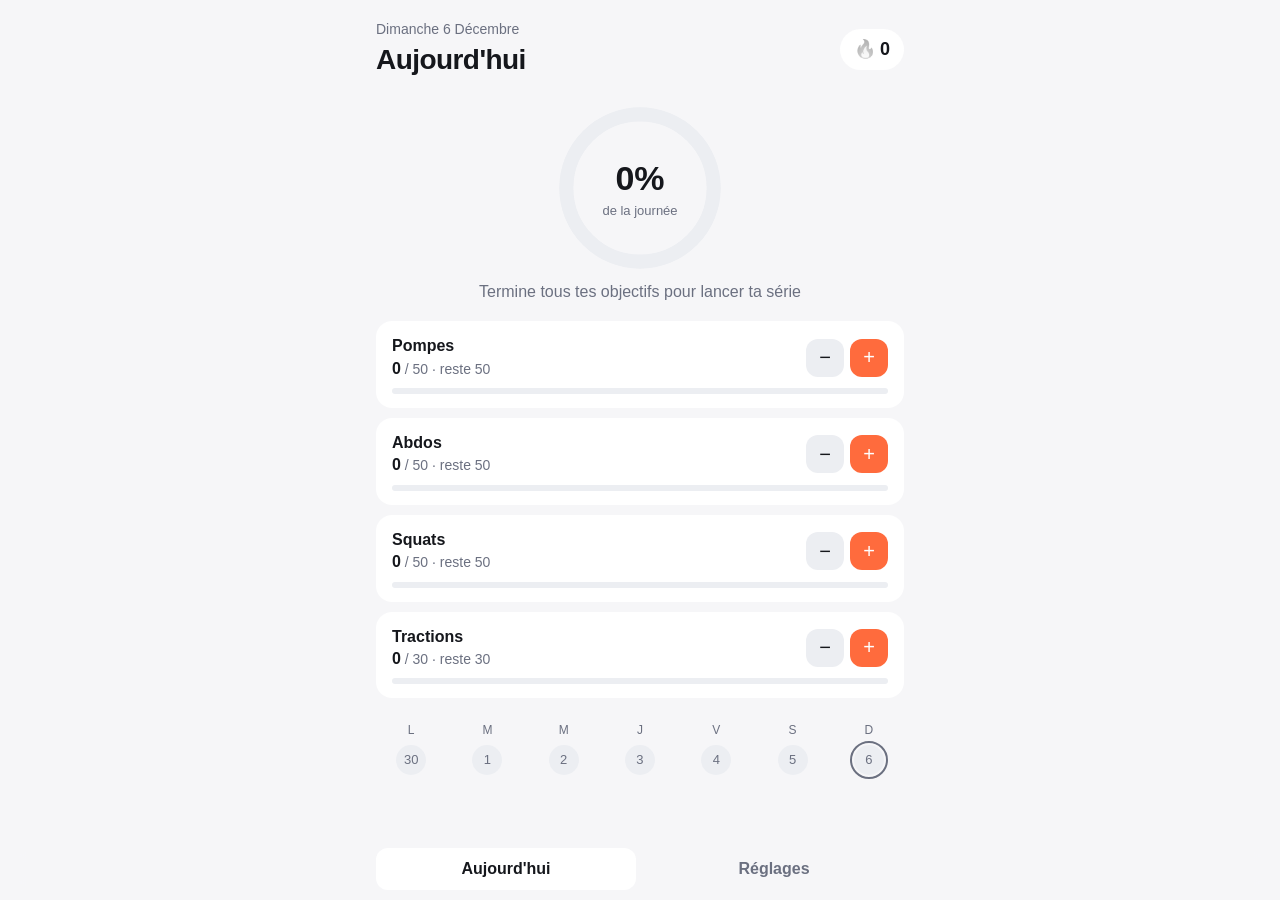
==== index.html @ fd6f51c4 "Add Série: minimalist daily workout goals PWA with reminders and streak Co-Authored-By: Claude Opus " ====
<!doctype html>
<html lang="fr">
<head>
  <meta charset="utf-8">
  <meta name="viewport" content="width=device-width, initial-scale=1, viewport-fit=cover">
  <meta name="theme-color" content="#0f1115">
  <meta name="apple-mobile-web-app-capable" content="yes">
  <meta name="apple-mobile-web-app-status-bar-style" content="black-translucent">
  <meta name="apple-mobile-web-app-title" content="Série">
  <title>Série</title>
  <link rel="manifest" href="manifest.webmanifest">
  <link rel="icon" href="icon.svg" type="image/svg+xml">
  <link rel="apple-touch-icon" href="icon-192.png">
  <link rel="stylesheet" href="style.css">
</head>
<body>
  <header class="top">
    <div>
      <p class="date" id="today-label"></p>
      <h1 id="headline">Aujourd'hui</h1>
    </div>
    <div class="streak" id="streak" title="Série en cours">
      <span class="flame">🔥</span><span id="streak-count">0</span>
    </div>
  </header>

  <main>
    <!-- Vue : Aujourd'hui -->
    <section id="view-today" class="view active">
      <div class="ring-card">
        <svg class="ring" viewBox="0 0 120 120" aria-hidden="true">
          <circle cx="60" cy="60" r="52" class="ring-bg"/>
          <circle cx="60" cy="60" r="52" class="ring-fg" id="ring-fg"/>
        </svg>
        <div class="ring-text">
          <strong id="pct">0%</strong>
          <span id="ring-sub">de la journée</span>
        </div>
      </div>
      <p class="streak-msg" id="streak-msg"></p>
      <ul class="exercises" id="exercise-list"></ul>
      <div class="week" id="week"></div>
    </section>

    <!-- Vue : Réglages -->
    <section id="view-settings" class="view">
      <h2>Objectifs du jour</h2>
      <ul class="goal-list" id="goal-list"></ul>
      <form class="add-row" id="add-form">
        <input id="add-name" placeholder="Nouvel exercice" required maxlength="30">
        <input id="add-goal" type="number" inputmode="numeric" min="1" placeholder="Obj." required>
        <button class="btn" type="submit">Ajouter</button>
      </form>

      <h2>Rappels</h2>
      <p class="hint">Heures auxquelles tu veux être relancé dans la journée.</p>
      <ul class="time-list" id="time-list"></ul>
      <form class="add-row" id="time-form">
        <input id="time-input" type="time" required>
        <button class="btn" type="submit">Ajouter</button>
      </form>

      <h2>Alerte de fin de journée</h2>
      <p class="hint">Si tes objectifs ne sont pas terminés, dernier rappel pour ne pas casser la série.</p>
      <div class="add-row">
        <input id="eod-input" type="time">
      </div>

      <h2>Activer les notifications</h2>
      <div class="card">
        <p><strong>1. Notifications de l'appli</strong> — intelligentes (elles te disent combien il te reste), mais le téléphone peut les retarder quand l'appli est fermée longtemps.</p>
        <button class="btn wide" id="notif-btn">Autoriser les notifications</button>
        <p class="hint" id="notif-status"></p>
      </div>
      <div class="card">
        <p><strong>2. Rappels dans ton calendrier</strong> — 100&nbsp;% fiables, même appli fermée. Importe le fichier, chaque rappel contient un lien qui ouvre l'appli.</p>
        <button class="btn wide" id="ics-btn">Ajouter les rappels au calendrier</button>
        <p class="hint">À refaire si tu changes les heures.</p>
      </div>

      <h2>Données</h2>
      <div class="row-btns">
        <button class="btn ghost" id="export-btn">Sauvegarder</button>
        <label class="btn ghost">Restaurer<input type="file" id="import-input" accept="application/json" hidden></label>
      </div>
    </section>
  </main>

  <nav class="tabs">
    <button class="tab active" data-view="today">Aujourd'hui</button>
    <button class="tab" data-view="settings">Réglages</button>
  </nav>

  <!-- Saisie d'une série -->
  <dialog id="log-dialog">
    <form method="dialog" id="log-form">
      <h3 id="log-title"></h3>
      <p class="hint" id="log-sub"></p>
      <input id="log-input" type="number" inputmode="numeric" min="1" placeholder="Répétitions" required>
      <div class="chips" id="log-chips"></div>
      <div class="row-btns">
        <button class="btn ghost" value="cancel" formnovalidate>Annuler</button>
        <button class="btn" value="ok" id="log-ok">Valider</button>
      </div>
    </form>
  </dialog>

  <div class="toast" id="toast"></div>
  <script src="app.js"></script>
</body>
</html>
---- style.css ----
:root {
  --bg: #0f1115;
  --surface: #181b22;
  --surface-2: #222631;
  --text: #f2f3f5;
  --muted: #8b90a0;
  --accent: #ff6b3d;
  --accent-soft: rgba(255, 107, 61, .15);
  --ok: #3ddc84;
  --ok-soft: rgba(61, 220, 132, .15);
  --radius: 16px;
  color-scheme: dark;
}
@media (prefers-color-scheme: light) {
  :root {
    --bg: #f6f6f8; --surface: #fff; --surface-2: #eceef2;
    --text: #15171c; --muted: #6b7080; color-scheme: light;
  }
}
* { box-sizing: border-box; -webkit-tap-highlight-color: transparent; }
html, body { margin: 0; }
body {
  background: var(--bg); color: var(--text);
  font: 16px/1.4 -apple-system, BlinkMacSystemFont, "Segoe UI", Roboto, sans-serif;
  padding: env(safe-area-inset-top) 16px calc(84px + env(safe-area-inset-bottom));
  max-width: 560px; margin: 0 auto; min-height: 100vh;
}
h1 { font-size: 28px; margin: 0; letter-spacing: -.02em; }
h2 { font-size: 13px; text-transform: uppercase; letter-spacing: .08em; color: var(--muted); margin: 28px 0 10px; }
h3 { margin: 0 0 4px; font-size: 20px; }
.hint { color: var(--muted); font-size: 14px; margin: 4px 0 10px; }

.top { display: flex; justify-content: space-between; align-items: center; padding: 20px 0 8px; }
.date { margin: 0; color: var(--muted); font-size: 14px; text-transform: capitalize; }
.streak {
  display: flex; align-items: center; gap: 4px; background: var(--surface);
  padding: 8px 14px; border-radius: 999px; font-weight: 700; font-size: 18px;
}
.streak.dim .flame { filter: grayscale(1); opacity: .5; }

.view { display: none; }
.view.active { display: block; }

.ring-card { position: relative; width: 170px; height: 170px; margin: 16px auto 8px; }
.ring { width: 100%; height: 100%; transform: rotate(-90deg); }
.ring circle { fill: none; stroke-width: 10; }
.ring-bg { stroke: var(--surface-2); }
.ring-fg { stroke: var(--accent); stroke-linecap: round; transition: stroke-dashoffset .5s ease, stroke .3s; }
.ring-fg.done { stroke: var(--ok); }
.ring-text { position: absolute; inset: 0; display: flex; flex-direction: column; align-items: center; justify-content: center; }
.ring-text strong { font-size: 34px; }
.ring-text span { color: var(--muted); font-size: 13px; }
.streak-msg { text-align: center; color: var(--muted); margin: 0 0 18px; min-height: 1.4em; }

.exercises, .goal-list, .time-list { list-style: none; margin: 0; padding: 0; display: grid; gap: 10px; }
.ex {
  background: var(--surface); border-radius: var(--radius); padding: 14px 16px;
  display: grid; grid-template-columns: 1fr auto; gap: 8px 12px; align-items: center;
}
.ex-name { font-weight: 600; }
.ex-count { color: var(--muted); font-size: 14px; }
.ex-count b { color: var(--text); font-size: 16px; }
.ex.complete .ex-count b { color: var(--ok); }
.bar { grid-column: 1 / -1; height: 6px; background: var(--surface-2); border-radius: 99px; overflow: hidden; }
.bar > i { display: block; height: 100%; background: var(--accent); border-radius: 99px; transition: width .4s ease; }
.ex.complete .bar > i { background: var(--ok); }
.ex-actions { display: flex; gap: 6px; }
.icon-btn {
  border: 0; background: var(--surface-2); color: var(--text); width: 38px; height: 38px;
  border-radius: 12px; font-size: 20px; cursor: pointer;
}
.icon-btn.plus { background: var(--accent); color: #fff; }
.ex.complete .icon-btn.plus { background: var(--ok-soft); color: var(--ok); }

.week { display: flex; justify-content: space-between; margin: 24px 0 0; gap: 6px; }
.day { flex: 1; text-align: center; font-size: 12px; color: var(--muted); }
.dot { width: 30px; height: 30px; margin: 6px auto 0; border-radius: 50%; background: var(--surface-2); display: grid; place-items: center; font-size: 13px; }
.dot.full { background: var(--ok); color: #0f1115; }
.dot.part { background: var(--accent-soft); color: var(--accent); }
.dot.today { outline: 2px solid var(--muted); outline-offset: 2px; }

.goal-list li, .time-list li {
  background: var(--surface); border-radius: 12px; padding: 8px 8px 8px 14px;
  display: flex; align-items: center; gap: 8px;
}
.goal-list .name { flex: 1; font-weight: 600; }
.goal-list input { width: 80px; }
.time-list .name { flex: 1; font-variant-numeric: tabular-nums; }

input {
  background: var(--surface-2); color: var(--text); border: 1px solid transparent; border-radius: 12px;
  padding: 10px 12px; font: inherit; min-width: 0;
}
input:focus { outline: none; border-color: var(--accent); }
.add-row { display: flex; gap: 8px; margin-top: 10px; }
.add-row input:first-child { flex: 1; }
#add-goal { width: 80px; flex: none; }

.btn {
  border: 0; background: var(--accent); color: #fff; font: inherit; font-weight: 600;
  padding: 10px 16px; border-radius: 12px; cursor: pointer; text-align: center;
}
.btn.ghost { background: var(--surface-2); color: var(--text); }
.btn.wide { width: 100%; margin-top: 6px; }
.btn:disabled { opacity: .5; }
.row-btns { display: flex; gap: 8px; margin-top: 12px; }
.row-btns > * { flex: 1; }
.card { background: var(--surface); border-radius: var(--radius); padding: 14px 16px; margin-bottom: 10px; }
.card p { margin: 0 0 6px; font-size: 15px; }

.tabs {
  position: fixed; left: 0; right: 0; bottom: 0; display: flex; justify-content: center; gap: 8px;
  padding: 10px 16px calc(10px + env(safe-area-inset-bottom));
  background: color-mix(in srgb, var(--bg) 85%, transparent); backdrop-filter: blur(12px);
}
.tab {
  flex: 1; max-width: 260px; border: 0; background: transparent; color: var(--muted);
  font: inherit; font-weight: 600; padding: 10px; border-radius: 12px; cursor: pointer;
}
.tab.active { background: var(--surface); color: var(--text); }

dialog {
  border: 0; border-radius: 20px; background: var(--surface); color: var(--text);
  width: min(92vw, 380px); padding: 20px;
}
dialog::backdrop { background: rgba(0, 0, 0, .55); }
#log-input { width: 100%; font-size: 22px; text-align: center; margin-top: 8px; }
.chips { display: flex; flex-wrap: wrap; gap: 6px; margin-top: 10px; }
.chip { border: 0; background: var(--surface-2); color: var(--text); padding: 8px 12px; border-radius: 99px; font: inherit; cursor: pointer; }

.toast {
  position: fixed; left: 50%; bottom: calc(90px + env(safe-area-inset-bottom)); transform: translate(-50%, 20px);
  background: var(--text); color: var(--bg); padding: 10px 16px; border-radius: 12px; font-weight: 600;
  opacity: 0; pointer-events: none; transition: .25s; max-width: 90vw; text-align: center;
}
.toast.show { opacity: 1; transform: translate(-50%, 0); }
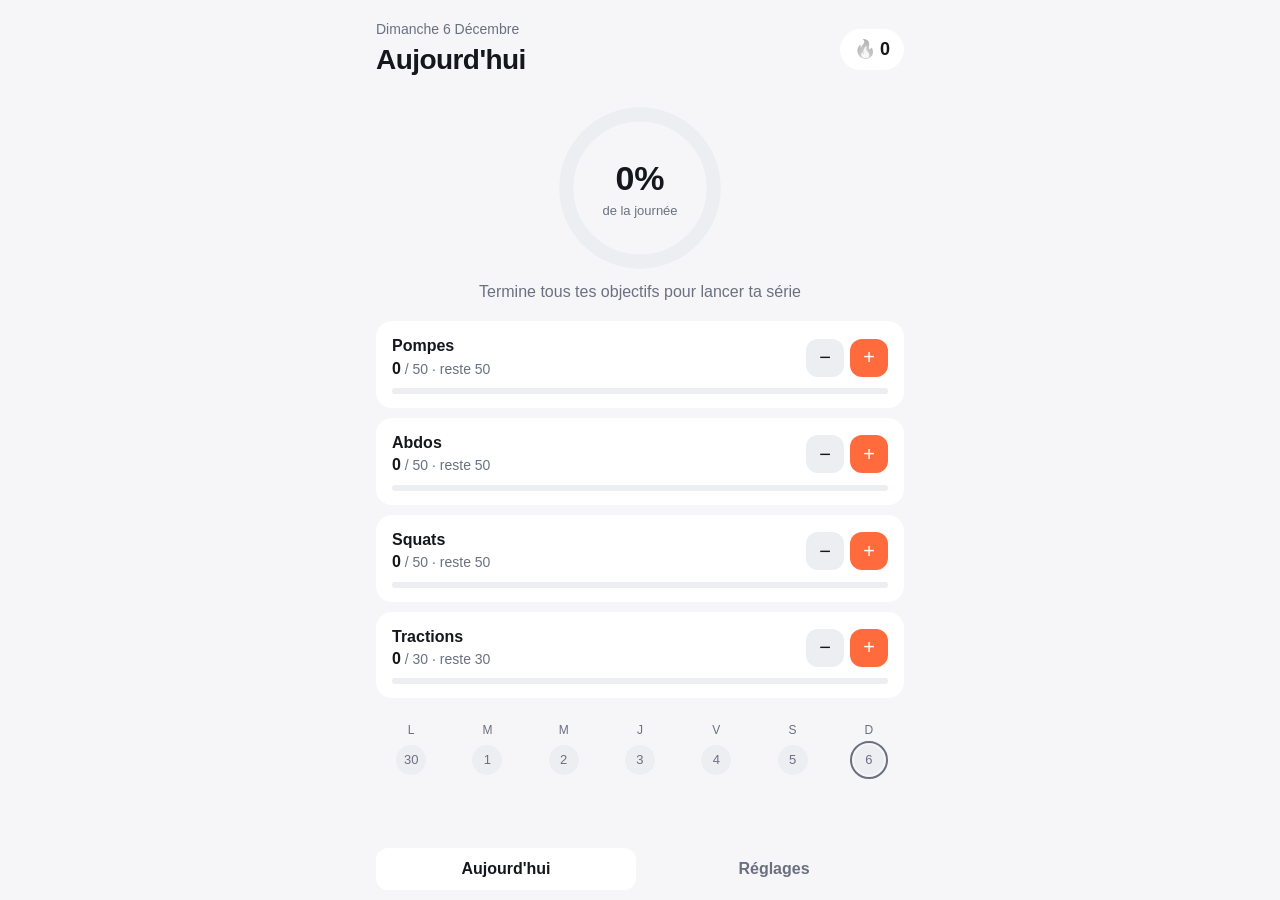
==== commit fb0932ea: "Add push reminders via ntfy and a scheduled GitHub Actions job The app publishes today's progress to" ====
--- a/index.html
+++ b/index.html
@@ -66,17 +66,29 @@
         <input id="eod-input" type="time">
       </div>
 
-      <h2>Activer les notifications</h2>
+      <h2>Notifications push</h2>
       <div class="card">
-        <p><strong>1. Notifications de l'appli</strong> — intelligentes (elles te disent combien il te reste), mais le téléphone peut les retarder quand l'appli est fermée longtemps.</p>
-        <button class="btn wide" id="notif-btn">Autoriser les notifications</button>
+        <p>Elles arrivent même appli fermée et te disent ce qu'il te reste. Elles s'arrêtent dès que ta journée est validée.</p>
+        <p class="hint">Ton code de notifications&nbsp;:</p>
+        <div class="add-row">
+          <input id="topic" readonly aria-label="Code de notifications">
+          <button class="btn" id="copy-topic" type="button">Copier</button>
+        </div>
+        <ol class="steps">
+          <li>Installe l'appli gratuite <a href="https://apps.apple.com/app/ntfy/id1625396347" target="_blank" rel="noopener">ntfy</a> (<a href="https://play.google.com/store/apps/details?id=io.heckel.ntfy" target="_blank" rel="noopener">Android</a>), autorise ses notifications, appuie sur <b>+</b> et colle ce code.</li>
+          <li>Une seule fois&nbsp;: colle aussi ce code sur <a href="https://github.com/dorianduvivier-dot/workout/settings/secrets/actions/new" target="_blank" rel="noopener">GitHub</a> avec le nom <code>NTFY_TOPIC</code>.</li>
+        </ol>
+        <button class="btn wide ghost" id="push-test" type="button">Envoyer une notification de test</button>
+        <p class="hint" id="push-status"></p>
+      </div>
+      <details class="card">
+        <summary>Autres options de rappel</summary>
+        <p><strong>Notifications du navigateur</strong> : elles marchent seulement quand l'appli est ouverte.</p>
+        <button class="btn wide ghost" id="notif-btn">Autoriser les notifications</button>
         <p class="hint" id="notif-status"></p>
-      </div>
-      <div class="card">
-        <p><strong>2. Rappels dans ton calendrier</strong> — 100&nbsp;% fiables, même appli fermée. Importe le fichier, chaque rappel contient un lien qui ouvre l'appli.</p>
-        <button class="btn wide" id="ics-btn">Ajouter les rappels au calendrier</button>
-        <p class="hint">À refaire si tu changes les heures.</p>
-      </div>
+        <p><strong>Rappels dans le calendrier</strong> : ils sonnent à heure fixe, sans tenir compte de ta progression.</p>
+        <button class="btn wide ghost" id="ics-btn">Ajouter les rappels au calendrier</button>
+      </details>
 
       <h2>Données</h2>
       <div class="row-btns">
--- a/style.css
+++ b/style.css
@@ -107,6 +107,14 @@
 .row-btns > * { flex: 1; }
 .card { background: var(--surface); border-radius: var(--radius); padding: 14px 16px; margin-bottom: 10px; }
 .card p { margin: 0 0 6px; font-size: 15px; }
+.card a { color: var(--accent); }
+.card code { background: var(--surface-2); padding: 1px 6px; border-radius: 6px; font-size: 14px; }
+.card summary { font-weight: 600; cursor: pointer; }
+details.card[open] summary { margin-bottom: 10px; }
+details.card p { margin-top: 10px; }
+.steps { margin: 12px 0 4px; padding-left: 20px; font-size: 15px; }
+.steps li { margin-bottom: 8px; }
+#topic { flex: 1; font-family: ui-monospace, Menlo, monospace; font-size: 14px; }
 
 .tabs {
   position: fixed; left: 0; right: 0; bottom: 0; display: flex; justify-content: center; gap: 8px;
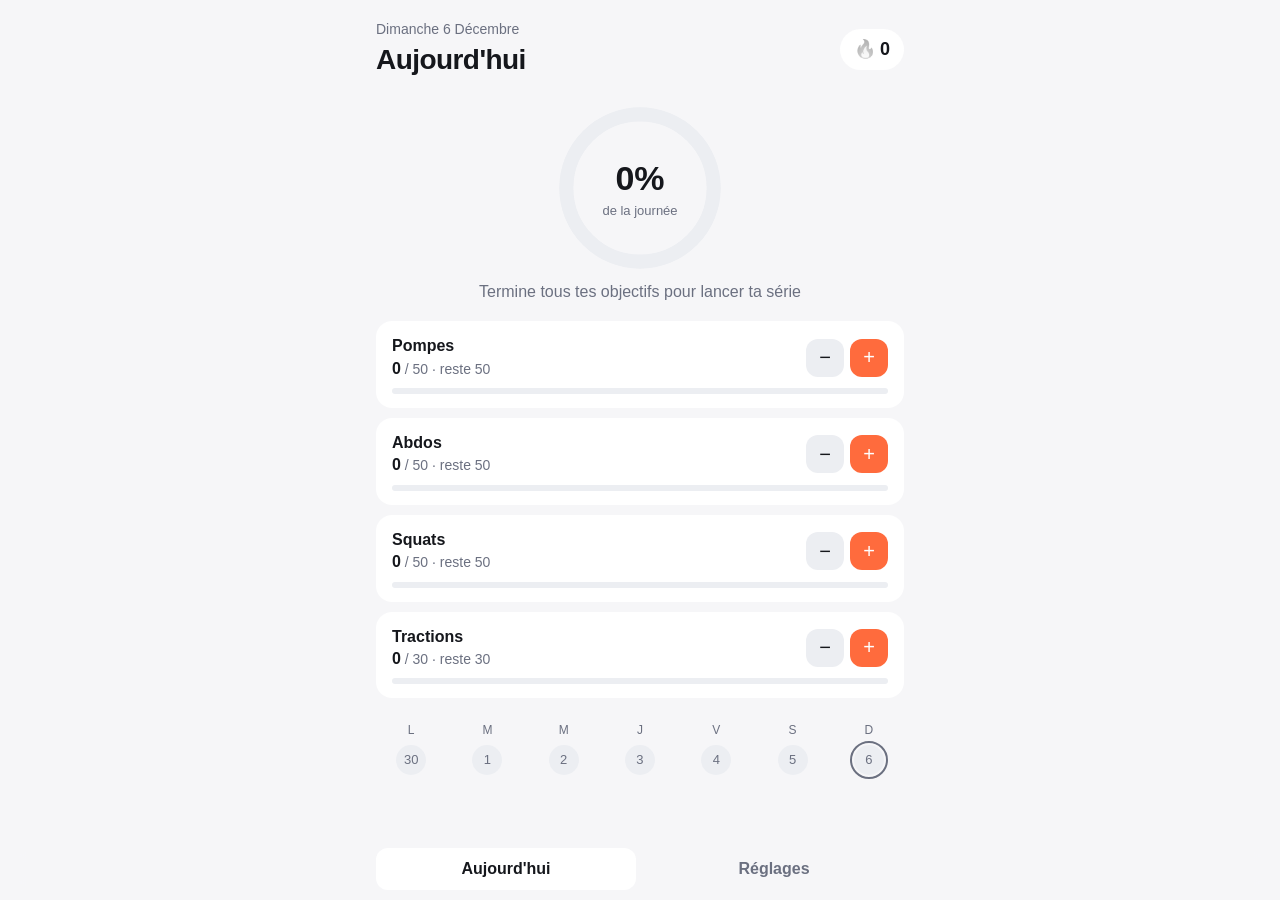
==== commit 40e9253d: "Always load fresh app code after an update Version the script and stylesheet URLs and make the servi" ====
--- a/index.html
+++ b/index.html
@@ -11,7 +11,7 @@
   <link rel="manifest" href="manifest.webmanifest">
   <link rel="icon" href="icon.svg" type="image/svg+xml">
   <link rel="apple-touch-icon" href="icon-192.png">
-  <link rel="stylesheet" href="style.css">
+  <link rel="stylesheet" href="style.css?v=3">
 </head>
 <body>
   <header class="top">
@@ -118,6 +118,6 @@
   </dialog>
 
   <div class="toast" id="toast"></div>
-  <script src="app.js"></script>
+  <script src="app.js?v=3"></script>
 </body>
 </html>
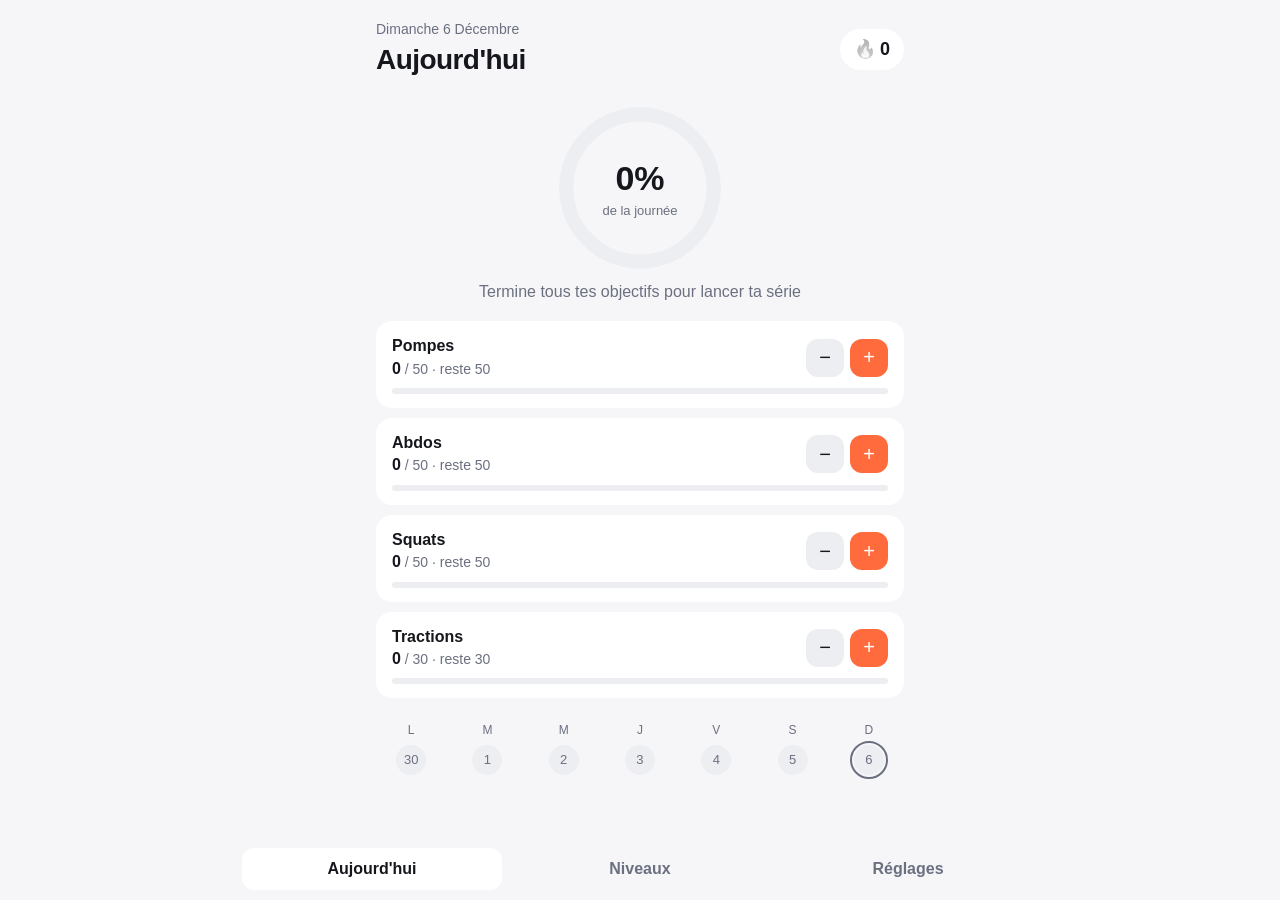
==== commit f112df77: "Add levels: per-exercise ranks and a body map colored by rank Each exercise gets a rank from Bronze " ====
--- a/index.html
+++ b/index.html
@@ -11,7 +11,7 @@
   <link rel="manifest" href="manifest.webmanifest">
   <link rel="icon" href="icon.svg" type="image/svg+xml">
   <link rel="apple-touch-icon" href="icon-192.png">
-  <link rel="stylesheet" href="style.css?v=3">
+  <link rel="stylesheet" href="style.css?v=4">
 </head>
 <body>
   <header class="top">
@@ -42,6 +42,15 @@
       <div class="week" id="week"></div>
     </section>
 
+    <!-- Vue : Niveaux -->
+    <section id="view-levels" class="view">
+      <div class="rank-card" id="rank-card"></div>
+      <div class="body-wrap" id="body"></div>
+      <div class="legend" id="legend"></div>
+      <ul class="level-list" id="level-list"></ul>
+      <p class="hint center">Ton niveau dépend de ta <b>moyenne de répétitions par jour sur les 7 derniers jours</b> : la régularité paie, un jour sauté fait baisser la moyenne. Paliers estimés pour un pratiquant amateur.</p>
+    </section>
+
     <!-- Vue : Réglages -->
     <section id="view-settings" class="view">
       <h2>Objectifs du jour</h2>
@@ -50,6 +59,7 @@
         <input id="add-name" placeholder="Nouvel exercice" required maxlength="30">
         <input id="add-goal" type="number" inputmode="numeric" min="1" placeholder="Obj." required>
         <button class="btn" type="submit">Ajouter</button>
+        <select id="add-kind" class="kind-select" aria-label="Type d'exercice"></select>
       </form>
 
       <h2>Rappels</h2>
@@ -100,6 +110,7 @@
 
   <nav class="tabs">
     <button class="tab active" data-view="today">Aujourd'hui</button>
+    <button class="tab" data-view="levels">Niveaux</button>
     <button class="tab" data-view="settings">Réglages</button>
   </nav>
 
@@ -118,6 +129,7 @@
   </dialog>
 
   <div class="toast" id="toast"></div>
-  <script src="app.js?v=3"></script>
+  <script src="levels.js?v=4"></script>
+  <script src="app.js?v=4"></script>
 </body>
 </html>
--- a/style.css
+++ b/style.css
@@ -142,3 +142,37 @@
   opacity: 0; pointer-events: none; transition: .25s; max-width: 90vw; text-align: center;
 }
 .toast.show { opacity: 1; transform: translate(-50%, 0); }
+
+/* ---------- Niveaux ---------- */
+:root { --body-off: #2a2e38; --body-base: #3a3f4b; }
+@media (prefers-color-scheme: light) { :root { --body-off: #dfe2e8; --body-base: #c9cdd6; } }
+.rank-card { display: flex; align-items: center; gap: 14px; background: var(--surface); border-radius: var(--radius); padding: 14px 16px; margin-top: 8px; }
+.rank-card .hint { margin: 0; }
+.rank-card strong { font-size: 22px; }
+.body-wrap { margin: 14px 0 6px; }
+.body { width: 100%; height: auto; display: block; }
+.body-base { fill: var(--body-base); }
+.muscle { stroke: var(--bg); stroke-width: 1.2; transition: fill .4s; }
+.body-label { fill: var(--muted); font-size: 12px; }
+.legend { display: flex; flex-wrap: wrap; justify-content: center; gap: 6px 12px; font-size: 12px; color: var(--muted); margin-bottom: 16px; }
+.legend i { display: inline-block; width: 10px; height: 10px; border-radius: 3px; margin-right: 4px; vertical-align: -1px; }
+.level-list { list-style: none; margin: 0; padding: 0; display: grid; gap: 10px; }
+.lvl { background: var(--surface); border-radius: var(--radius); padding: 14px; display: flex; gap: 12px; align-items: flex-start; }
+.lvl-main { flex: 1; min-width: 0; }
+.lvl-top { display: flex; justify-content: space-between; gap: 8px; margin-bottom: 8px; font-weight: 600; }
+.lvl-sub { color: var(--muted); font-size: 13px; margin-top: 8px; }
+.lvl-sub b { color: var(--text); }
+.chip.aim { margin-top: 10px; background: var(--accent-soft); color: var(--accent); font-weight: 600; font-size: 14px; }
+.badge {
+  flex: none; width: 40px; height: 40px; border-radius: 12px; display: grid; place-items: center;
+  background: var(--c); color: #15171c; font-weight: 800; font-size: 13px; letter-spacing: -.05em;
+  box-shadow: inset 0 0 0 2px rgba(255, 255, 255, .25);
+}
+.badge.big { width: 54px; height: 54px; border-radius: 16px; font-size: 17px; }
+.center { text-align: center; margin-top: 16px; }
+.kind-select {
+  background: var(--surface-2); color: var(--text); border: 0; border-radius: 12px; padding: 10px; font: inherit;
+}
+#add-form { flex-wrap: wrap; }
+#add-form .kind-select { flex-basis: 100%; }
+.kind-select.small { display: block; margin-top: 4px; padding: 4px 8px; font-size: 13px; font-weight: 400; color: var(--muted); }
